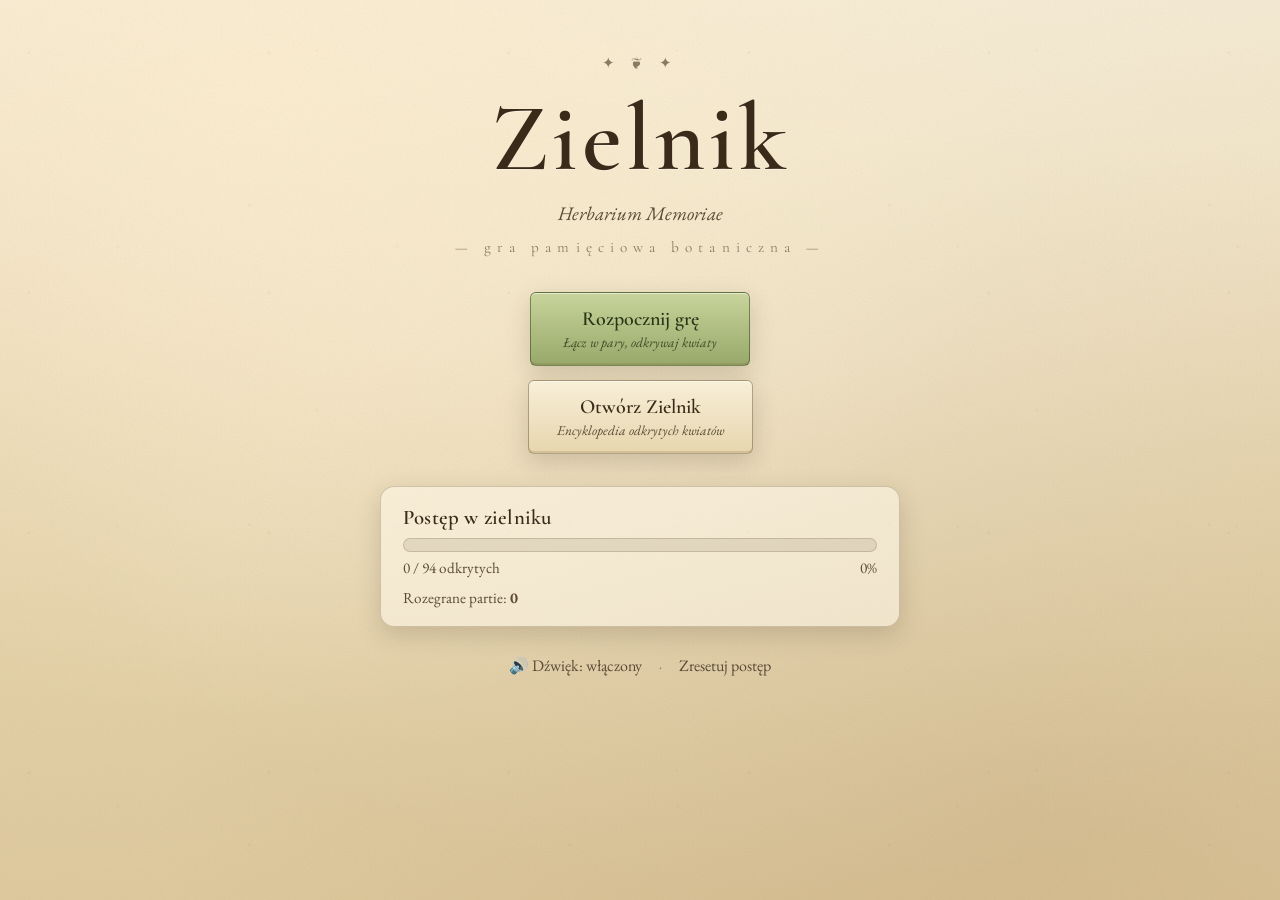
==== index.html @ 83a10290 "Add files via upload" ====
<!DOCTYPE html>
<html lang="pl">
<head>
  <meta charset="UTF-8" />
  <meta name="viewport" content="width=device-width, initial-scale=1.0" />
  <title>Zielnik — Memo Botaniczne</title>
  <link rel="preconnect" href="https://fonts.googleapis.com" />
  <link rel="preconnect" href="https://fonts.gstatic.com" crossorigin />
  <link href="https://fonts.googleapis.com/css2?family=Cormorant+Garamond:ital,wght@0,400;0,600;0,700;1,400;1,600&family=EB+Garamond:ital,wght@0,400;0,500;1,400&family=Inter:wght@400;500;600&display=swap" rel="stylesheet" />
  <link rel="stylesheet" href="css/styles.css" />
  <link rel="manifest" href="manifest.webmanifest" />
  <meta name="theme-color" content="#5a6b3b" />
  <link rel="icon" type="image/png" sizes="192x192" href="images/icon-192.png" />
  <meta name="description" content="Pergaminowa gra pamięciowa: łącz pary kwiatów i odkrywaj je w zielniku — encyklopedii w stylu Pokédexa." />
</head>
<body class="page-menu">
  <div class="parchment-bg"></div>

  <main class="menu">
    <header class="menu__header">
      <div class="ornament">✦ ❦ ✦</div>
      <h1 class="menu__title">Zielnik</h1>
      <p class="menu__subtitle"><em>Herbarium Memoriae</em></p>
      <div class="ornament">— gra pamięciowa botaniczna —</div>
    </header>

    <section class="menu__actions">
      <a class="btn btn--primary" href="game.html">
        <span class="btn__title">Rozpocznij grę</span>
        <span class="btn__sub">Łącz w pary, odkrywaj kwiaty</span>
      </a>
      <a class="btn" href="herbarium.html">
        <span class="btn__title">Otwórz Zielnik</span>
        <span class="btn__sub">Encyklopedia odkrytych kwiatów</span>
      </a>
    </section>

    <section class="menu__progress" id="progressPanel">
      <!-- progress filled by JS -->
    </section>

    <footer class="menu__footer">
      <button id="muteToggle" class="link-btn" type="button" aria-pressed="false">🔊 Dźwięk: włączony</button>
      <span class="dot">·</span>
      <button id="resetProgress" class="link-btn link-btn--danger" type="button">Zresetuj postęp</button>
    </footer>
  </main>

  <script src="js/storage.js"></script>
  <script src="js/audio.js"></script>
  <script src="js/data.js"></script>
  <script src="js/menu.js"></script>
  <script src="js/pwa.js"></script>
</body>
</html>
---- css/styles.css ----
/* === Zielnik — base styles === */
:root {
  --paper: #f4ead5;
  --paper-2: #ecdfc1;
  --paper-3: #e2d2ad;
  --ink: #3a2a1a;
  --ink-soft: #5a4a36;
  --ink-faint: #8a7a64;
  --moss: #5a6b3b;
  --moss-dark: #3f4d27;
  --terracotta: #a0522d;
  --gold: #b8860b;
  --gold-soft: #d4a84a;
  --shadow: 0 8px 24px rgba(58, 42, 26, 0.18);
  --shadow-lg: 0 18px 50px rgba(58, 42, 26, 0.28);
  --radius: 6px;
  --radius-lg: 14px;
  --serif: "Cormorant Garamond", "EB Garamond", Georgia, serif;
  --serif-body: "EB Garamond", Georgia, serif;
  --sans: "Inter", system-ui, -apple-system, sans-serif;
}

* { box-sizing: border-box; }

html, body { margin: 0; padding: 0; }
body {
  min-height: 100vh;
  font-family: var(--serif-body);
  color: var(--ink);
  background: var(--paper);
  position: relative;
  overflow-x: hidden;
}

/* Parchment background — layered radial + grain */
.parchment-bg {
  position: fixed;
  inset: 0;
  z-index: -1;
  background:
    radial-gradient(ellipse at 20% 10%, rgba(255, 240, 210, 0.7), transparent 55%),
    radial-gradient(ellipse at 80% 90%, rgba(160, 120, 70, 0.18), transparent 60%),
    radial-gradient(ellipse at 60% 40%, rgba(255, 250, 230, 0.4), transparent 70%),
    linear-gradient(180deg, #f6ecd5 0%, #ead9b3 50%, #e0cb9f 100%);
}
.parchment-bg::before {
  content: "";
  position: absolute;
  inset: 0;
  background-image:
    radial-gradient(circle at 12% 22%, rgba(70,50,30,0.06) 0 1px, transparent 2px),
    radial-gradient(circle at 78% 64%, rgba(70,50,30,0.05) 0 1px, transparent 2px),
    radial-gradient(circle at 42% 88%, rgba(70,50,30,0.04) 0 1px, transparent 2px),
    radial-gradient(circle at 88% 14%, rgba(70,50,30,0.04) 0 1px, transparent 2px);
  background-size: 240px 240px, 320px 320px, 280px 280px, 360px 360px;
  opacity: 0.7;
  pointer-events: none;
  mix-blend-mode: multiply;
}
.parchment-bg::after {
  content: "";
  position: absolute;
  inset: 0;
  background-image: url("data:image/svg+xml;utf8,<svg xmlns='http://www.w3.org/2000/svg' width='200' height='200'><filter id='n'><feTurbulence type='fractalNoise' baseFrequency='0.85' numOctaves='2' stitchTiles='stitch'/><feColorMatrix values='0 0 0 0 0.22  0 0 0 0 0.16  0 0 0 0 0.10  0 0 0 0.18 0'/></filter><rect width='100%' height='100%' filter='url(%23n)'/></svg>");
  opacity: 0.35;
  mix-blend-mode: multiply;
  pointer-events: none;
}

/* Typography */
h1, h2, h3 { font-family: var(--serif); font-weight: 600; letter-spacing: 0.01em; color: var(--ink); }

.ornament {
  font-family: var(--serif);
  color: var(--ink-faint);
  letter-spacing: 0.4em;
  font-size: 0.95rem;
  text-align: center;
  user-select: none;
}

/* Buttons */
.btn {
  display: inline-flex;
  flex-direction: column;
  align-items: center;
  justify-content: center;
  gap: 2px;
  text-decoration: none;
  color: var(--ink);
  background: linear-gradient(180deg, #f8efd8, #e7d6ad);
  border: 1px solid rgba(90, 70, 40, 0.45);
  border-radius: var(--radius);
  padding: 14px 28px;
  min-width: 220px;
  font-family: var(--serif);
  font-size: 1.25rem;
  cursor: pointer;
  box-shadow:
    inset 0 1px 0 rgba(255, 255, 255, 0.55),
    inset 0 -2px 0 rgba(120, 90, 50, 0.18),
    var(--shadow);
  transition: transform 0.15s ease, box-shadow 0.2s ease, filter 0.2s;
}
.btn:hover { transform: translateY(-2px); filter: brightness(1.04); box-shadow: var(--shadow-lg); }
.btn:active { transform: translateY(0); }
.btn__title { font-weight: 600; }
.btn__sub { font-size: 0.85rem; color: var(--ink-soft); font-style: italic; font-family: var(--serif-body); }
.btn--primary {
  background: linear-gradient(180deg, #c8d49b, #98a86a);
  color: #2a3517;
  border-color: rgba(40, 60, 20, 0.5);
}
.btn--primary .btn__sub { color: #3f4d27; }
.btn--ghost { background: transparent; box-shadow: none; }
.btn--ghost:hover { background: rgba(255,255,255,0.3); }

.link-btn {
  background: none;
  border: none;
  color: var(--ink-soft);
  text-decoration: none;
  font-family: var(--serif-body);
  font-size: 1rem;
  cursor: pointer;
  padding: 4px 8px;
  border-radius: 4px;
}
.link-btn:hover { color: var(--ink); background: rgba(255,255,255,0.3); }
.link-btn--danger:hover { color: #7a2c1a; }

.dot { color: var(--ink-faint); margin: 0 6px; }

/* Visually hidden */
.visually-hidden {
  position: absolute; width: 1px; height: 1px; padding: 0; margin: -1px;
  overflow: hidden; clip: rect(0,0,0,0); white-space: nowrap; border: 0;
}

/* === Menu === */
.page-menu .menu {
  max-width: 720px;
  margin: 0 auto;
  padding: 6vh 24px 4vh;
  text-align: center;
}
.menu__header { margin-bottom: 36px; }
.menu__title {
  font-size: clamp(3.5rem, 8vw, 6rem);
  margin: 8px 0 4px;
  letter-spacing: 0.04em;
  color: var(--ink);
  text-shadow: 0 1px 0 rgba(255,255,255,0.4);
}
.menu__subtitle { font-style: italic; color: var(--ink-soft); margin: 0 0 12px; font-size: 1.2rem; }
.menu__actions { display: flex; flex-direction: column; align-items: center; gap: 14px; margin: 32px 0; }
.menu__progress {
  margin: 32px auto 16px;
  max-width: 520px;
  background: rgba(255, 250, 235, 0.55);
  border: 1px solid rgba(90, 70, 40, 0.25);
  border-radius: var(--radius-lg);
  padding: 18px 22px;
  box-shadow: var(--shadow);
  text-align: left;
}
.menu__progress h3 { margin: 0 0 8px; font-size: 1.3rem; }
.progress-bar {
  position: relative;
  height: 14px;
  background: rgba(58,42,26,0.1);
  border-radius: 999px;
  overflow: hidden;
  border: 1px solid rgba(90,70,40,0.2);
}
.progress-bar__fill {
  height: 100%;
  background: linear-gradient(90deg, var(--moss), var(--gold-soft));
  border-radius: 999px;
  transition: width 0.6s ease;
}
.progress-meta { display: flex; justify-content: space-between; font-size: 0.95rem; color: var(--ink-soft); margin-top: 6px; }
.menu__footer { margin-top: 24px; color: var(--ink-faint); font-size: 0.95rem; }

/* === Topbar === */
.topbar {
  display: flex;
  align-items: center;
  justify-content: space-between;
  padding: 14px 24px;
  border-bottom: 1px solid rgba(90, 70, 40, 0.25);
  background: rgba(255, 248, 228, 0.5);
  backdrop-filter: blur(2px);
}
.topbar__title {
  margin: 0;
  font-size: 1.6rem;
  letter-spacing: 0.05em;
  font-weight: 600;
}
.topbar__back { color: var(--ink-soft); text-decoration: none; font-family: var(--serif-body); }
.topbar__back:hover { color: var(--ink); }
.topbar__nav { display: flex; align-items: center; gap: 16px; font-family: var(--serif-body); }
.stat { color: var(--ink-soft); font-variant-numeric: tabular-nums; }
.stat strong { color: var(--ink); }

/* === Toasts === */
.toast-stack {
  position: fixed;
  right: 24px;
  bottom: 24px;
  display: flex;
  flex-direction: column-reverse;
  gap: 10px;
  z-index: 50;
  pointer-events: none;
}
.toast {
  pointer-events: auto;
  background: linear-gradient(180deg, #f8efd8, #e7d6ad);
  border: 1px solid rgba(90, 70, 40, 0.4);
  border-radius: var(--radius);
  padding: 12px 16px 12px 12px;
  box-shadow: var(--shadow-lg);
  display: flex;
  align-items: center;
  gap: 12px;
  max-width: 360px;
  animation: toastIn 0.5s cubic-bezier(.2,.8,.2,1) both;
  font-family: var(--serif-body);
}
.toast.is-leaving { animation: toastOut 0.4s ease both; }
.toast__thumb {
  width: 56px; height: 56px; flex: 0 0 56px;
  border-radius: 4px;
  object-fit: cover;
  border: 1px solid rgba(90, 70, 40, 0.4);
  box-shadow: 0 2px 6px rgba(0,0,0,0.15);
}
.toast__title { font-family: var(--serif); font-size: 1.15rem; line-height: 1.1; color: var(--ink); }
.toast__sub { font-style: italic; color: var(--ink-soft); font-size: 0.9rem; }
@keyframes toastIn {
  from { transform: translateX(40px) scale(0.95); opacity: 0; }
  to   { transform: translateX(0) scale(1); opacity: 1; }
}
@keyframes toastOut {
  to { transform: translateX(40px); opacity: 0; }
}

/* === Dialog === */
.dialog {
  position: fixed;
  inset: 0;
  display: flex;
  align-items: center;
  justify-content: center;
  background: rgba(40, 28, 14, 0.45);
  backdrop-filter: blur(3px);
  z-index: 100;
  padding: 24px;
}
.dialog[hidden] { display: none; }
.dialog__panel {
  background: linear-gradient(180deg, #faf1d9, #ecdcb1);
  border: 1px solid rgba(90, 70, 40, 0.4);
  border-radius: var(--radius-lg);
  padding: 32px 36px;
  max-width: 520px;
  width: 100%;
  box-shadow: var(--shadow-lg);
  text-align: center;
  animation: dialogIn 0.45s cubic-bezier(.2,.8,.2,1);
}
.dialog__panel h2 { font-size: 2.2rem; margin: 12px 0 8px; }
.dialog__lead { font-style: italic; color: var(--ink-soft); }
.dialog__stats {
  list-style: none; padding: 0; margin: 18px auto 24px;
  display: flex; justify-content: center; gap: 28px;
  font-family: var(--serif-body); color: var(--ink-soft);
}
.dialog__stats strong { color: var(--ink); font-size: 1.3rem; font-family: var(--serif); }
.dialog__actions { display: flex; flex-wrap: wrap; gap: 10px; justify-content: center; }
@keyframes dialogIn {
  from { transform: translateY(20px) scale(0.96); opacity: 0; }
  to   { transform: translateY(0) scale(1); opacity: 1; }
}
.dialog__panel--wide { max-width: 760px; }

/* Stamps */
.stamps-trigger { margin-top: 8px; align-self: center; }
.stamps-grid {
  display: grid;
  grid-template-columns: repeat(auto-fill, minmax(150px, 1fr));
  gap: 12px;
  margin: 18px 0 22px;
}
.stamp-card {
  background: rgba(255, 250, 232, 0.7);
  border: 2px dashed rgba(120, 60, 30, 0.45);
  border-radius: 10px;
  padding: 14px 10px;
  text-align: center;
  font-family: var(--serif-body);
  position: relative;
  transition: transform 0.2s;
}
.stamp-card.is-earned {
  border-style: solid;
  border-color: rgba(184, 134, 11, 0.6);
  background: rgba(255, 245, 215, 0.9);
  box-shadow: 0 4px 14px rgba(120, 90, 40, 0.18);
  transform: rotate(-1deg);
}
.stamp-card.is-earned:nth-child(even) { transform: rotate(0.8deg); }
.stamp-card.is-locked { opacity: 0.55; filter: grayscale(0.8); }
.stamp-card__icon { font-size: 2rem; line-height: 1; margin-bottom: 6px; }
.stamp-card__name { font-family: var(--serif); font-size: 1.05rem; color: var(--ink); margin-bottom: 4px; }
.stamp-card__desc { font-size: 0.85rem; color: var(--ink-soft); }

/* Win dialog — achievements pills */
.win-achievements {
  display: flex;
  flex-direction: column;
  gap: 8px;
  margin: 16px auto 8px;
  max-width: 420px;
  text-align: left;
}
.achievement-pill {
  display: flex;
  align-items: center;
  gap: 12px;
  background: rgba(255, 245, 215, 0.85);
  border: 1px solid rgba(184, 134, 11, 0.55);
  border-radius: 10px;
  padding: 10px 14px;
  animation: pillIn 0.5s ease both;
}
.achievement-pill__icon { font-size: 1.6rem; }
.achievement-pill__name { font-family: var(--serif); font-weight: 600; font-size: 1.05rem; }
.achievement-pill__desc { font-size: 0.85rem; color: var(--ink-soft); }
@keyframes pillIn {
  from { transform: translateX(-10px); opacity: 0; }
  to   { transform: translateX(0); opacity: 1; }
}
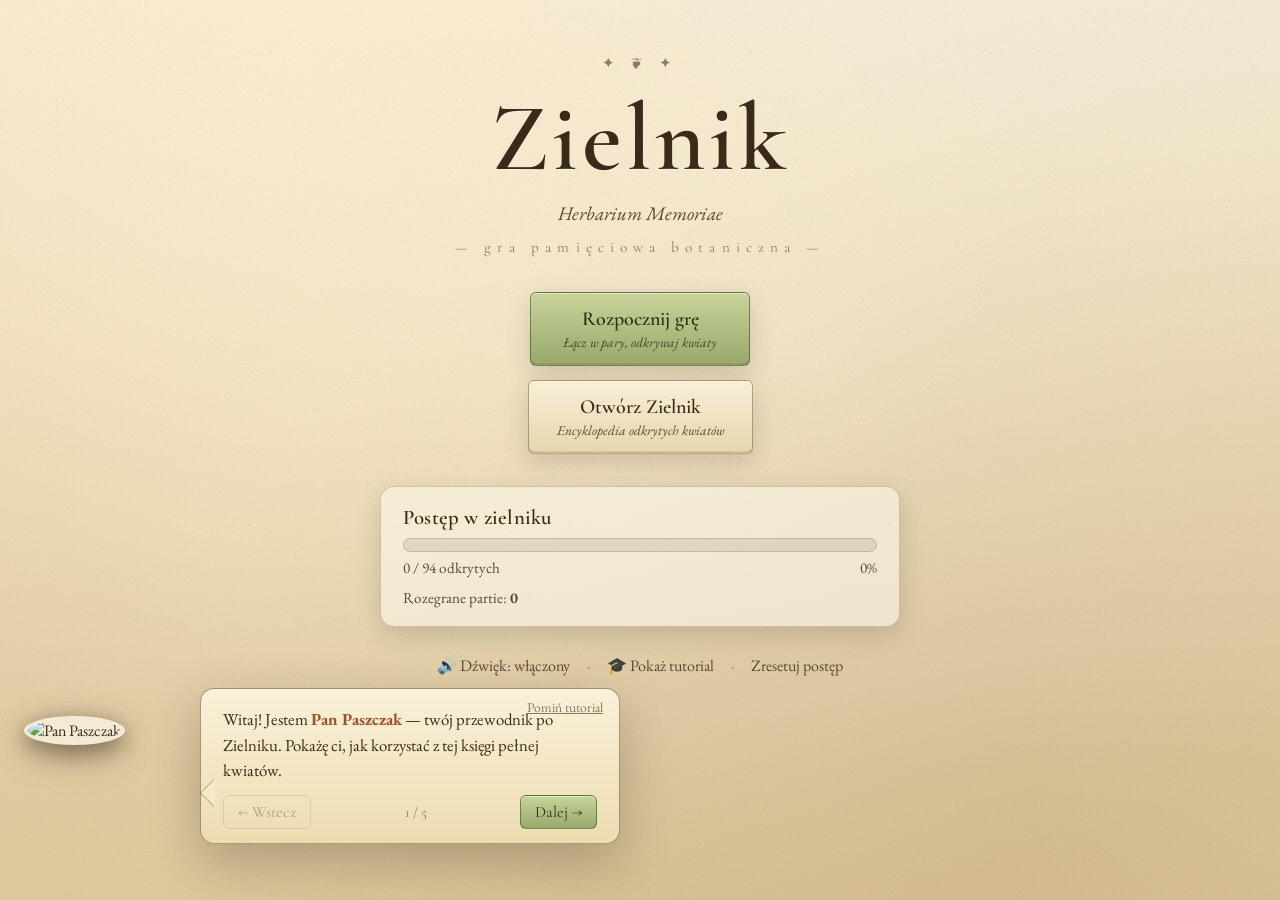
==== commit 056808ec: "Add files via upload" ====
--- a/index.html
+++ b/index.html
@@ -42,6 +42,8 @@
     <footer class="menu__footer">
       <button id="muteToggle" class="link-btn" type="button" aria-pressed="false">🔊 Dźwięk: włączony</button>
       <span class="dot">·</span>
+      <button id="replayTutorial" class="link-btn" type="button">🎓 Pokaż tutorial</button>
+      <span class="dot">·</span>
       <button id="resetProgress" class="link-btn link-btn--danger" type="button">Zresetuj postęp</button>
     </footer>
   </main>
@@ -50,6 +52,7 @@
   <script src="js/audio.js"></script>
   <script src="js/data.js"></script>
   <script src="js/menu.js"></script>
+  <script src="js/tutorial.js"></script>
   <script src="js/pwa.js"></script>
 </body>
 </html>
--- a/css/styles.css
+++ b/css/styles.css
@@ -343,3 +343,145 @@
   from { transform: translateX(-10px); opacity: 0; }
   to   { transform: translateX(0); opacity: 1; }
 }
+
+/* === Tutorial — Pan Paszczak === */
+.tutorial-root {
+  position: fixed;
+  inset: 0;
+  z-index: 300;
+  pointer-events: none;
+  font-family: var(--serif-body);
+}
+.tutorial-highlight {
+  position: absolute;
+  border-radius: 12px;
+  border: 3px solid var(--gold);
+  box-shadow:
+    0 0 0 9999px rgba(40, 28, 14, 0.55),
+    0 0 24px rgba(212, 168, 74, 0.7);
+  transition: all 0.4s cubic-bezier(.2,.8,.2,1);
+  pointer-events: none;
+  animation: hlPulse 2s ease-in-out infinite;
+}
+@keyframes hlPulse {
+  0%, 100% { box-shadow: 0 0 0 9999px rgba(40, 28, 14, 0.55), 0 0 14px rgba(212,168,74,0.6); }
+  50%      { box-shadow: 0 0 0 9999px rgba(40, 28, 14, 0.55), 0 0 28px rgba(212,168,74,0.95); }
+}
+
+.tutorial-paszczak {
+  position: absolute;
+  bottom: 24px;
+  left: 24px;
+  width: 160px;
+  height: 160px;
+  pointer-events: none;
+  animation: paszczakIn 0.6s cubic-bezier(.2,.8,.2,1) both;
+  filter: drop-shadow(0 8px 16px rgba(40,28,14,0.4));
+}
+@keyframes paszczakIn {
+  from { transform: translateY(40px) scale(0.85); opacity: 0; }
+  to   { transform: translateY(0) scale(1); opacity: 1; }
+}
+.tutorial-paszczak__img {
+  width: 100%; height: 100%;
+  object-fit: cover;
+  border-radius: 50%;
+  border: 4px solid #f4ead5;
+  background: #f4ead5;
+  box-shadow: 0 6px 18px rgba(58,42,26,0.35);
+  animation: paszczakBob 4s ease-in-out infinite;
+}
+@keyframes paszczakBob {
+  0%, 100% { transform: translateY(0) rotate(-2deg); }
+  50%      { transform: translateY(-6px) rotate(2deg); }
+}
+
+.tutorial-bubble {
+  position: absolute;
+  bottom: 56px;
+  left: 200px;
+  max-width: 420px;
+  background: linear-gradient(180deg, #faf1d9, #ecdcb1);
+  border: 1px solid rgba(90, 70, 40, 0.5);
+  border-radius: 14px;
+  padding: 18px 22px 14px;
+  box-shadow: var(--shadow-lg);
+  pointer-events: auto;
+  animation: bubbleIn 0.5s cubic-bezier(.2,.8,.2,1) both;
+}
+.tutorial-bubble::before {
+  content: "";
+  position: absolute;
+  left: -14px;
+  bottom: 36px;
+  width: 0; height: 0;
+  border: 14px solid transparent;
+  border-right-color: #f5e9c8;
+  filter: drop-shadow(-1px 0 0 rgba(90, 70, 40, 0.5));
+}
+@keyframes bubbleIn {
+  from { transform: translateY(10px) scale(0.96); opacity: 0; }
+  to   { transform: translateY(0) scale(1); opacity: 1; }
+}
+.tutorial-bubble__text {
+  font-size: 1.05rem;
+  line-height: 1.5;
+  color: var(--ink);
+  margin-bottom: 12px;
+}
+.tutorial-bubble__text em { font-style: italic; color: var(--moss-dark); }
+.tutorial-bubble__text strong { color: var(--terracotta); }
+.tutorial-bubble__nav {
+  display: flex;
+  align-items: center;
+  justify-content: space-between;
+  gap: 10px;
+}
+.tutorial-bubble__progress {
+  font-family: var(--serif);
+  color: var(--ink-faint);
+  font-size: 0.9rem;
+}
+.tutorial-btn {
+  background: linear-gradient(180deg, #c8d49b, #98a86a);
+  color: #2a3517;
+  border: 1px solid rgba(40, 60, 20, 0.5);
+  border-radius: 6px;
+  padding: 6px 14px;
+  font-family: var(--serif);
+  font-size: 1rem;
+  cursor: pointer;
+  box-shadow: inset 0 1px 0 rgba(255,255,255,0.45);
+}
+.tutorial-btn:hover { filter: brightness(1.05); }
+.tutorial-btn:disabled { opacity: 0.45; cursor: not-allowed; }
+.tutorial-btn--ghost {
+  background: transparent;
+  color: var(--ink-soft);
+  border: 1px solid rgba(90,70,40,0.3);
+  box-shadow: none;
+}
+.tutorial-skip {
+  position: absolute;
+  top: 8px;
+  right: 10px;
+  background: none;
+  border: none;
+  color: var(--ink-faint);
+  font-family: var(--serif-body);
+  font-size: 0.85rem;
+  cursor: pointer;
+  text-decoration: underline;
+}
+.tutorial-skip:hover { color: var(--terracotta); }
+
+@media (max-width: 600px) {
+  .tutorial-paszczak { width: 100px; height: 100px; bottom: 12px; left: 12px; }
+  .tutorial-bubble { left: 12px; right: 12px; bottom: 130px; max-width: none; }
+  .tutorial-bubble::before { display: none; }
+}
+
+@media (prefers-reduced-motion: reduce) {
+  .tutorial-paszczak, .tutorial-paszczak__img, .tutorial-highlight { animation: none; }
+  .tutorial-bubble, .tutorial-paszczak { animation: none; }
+}
